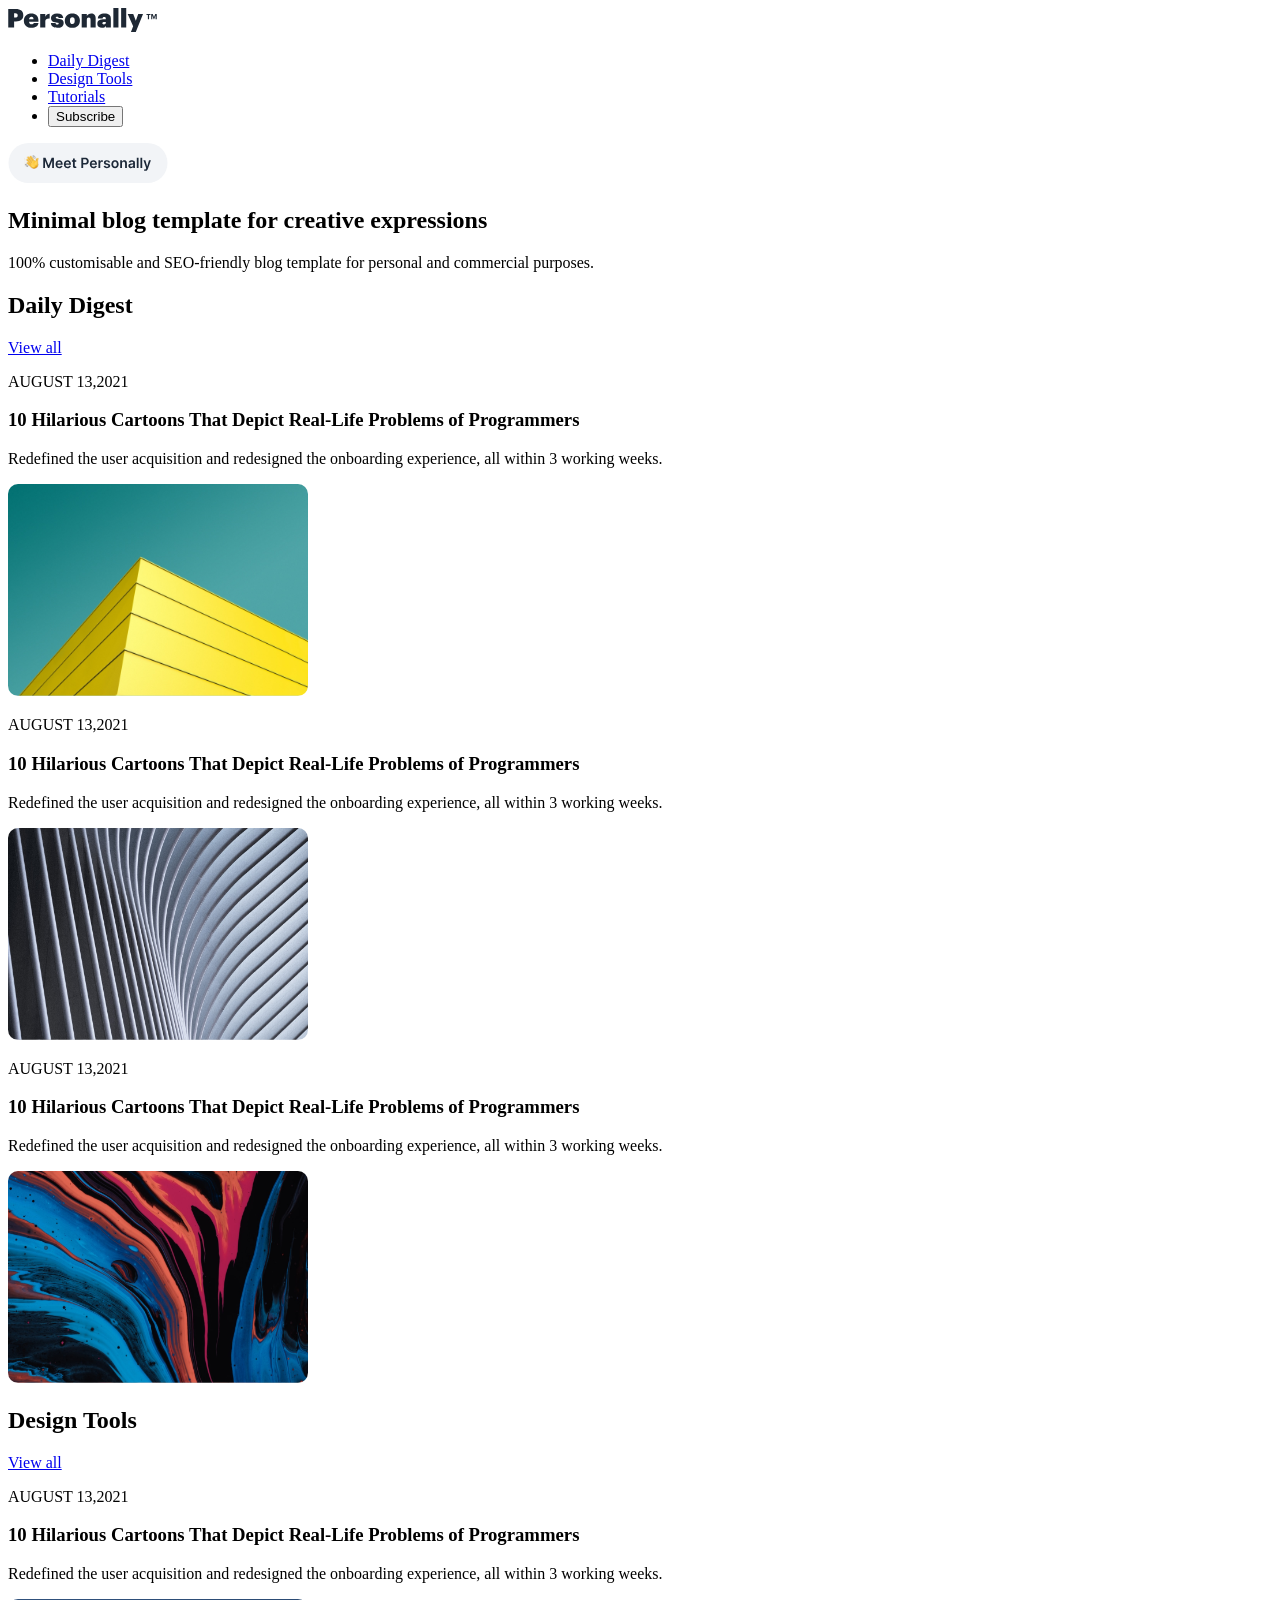
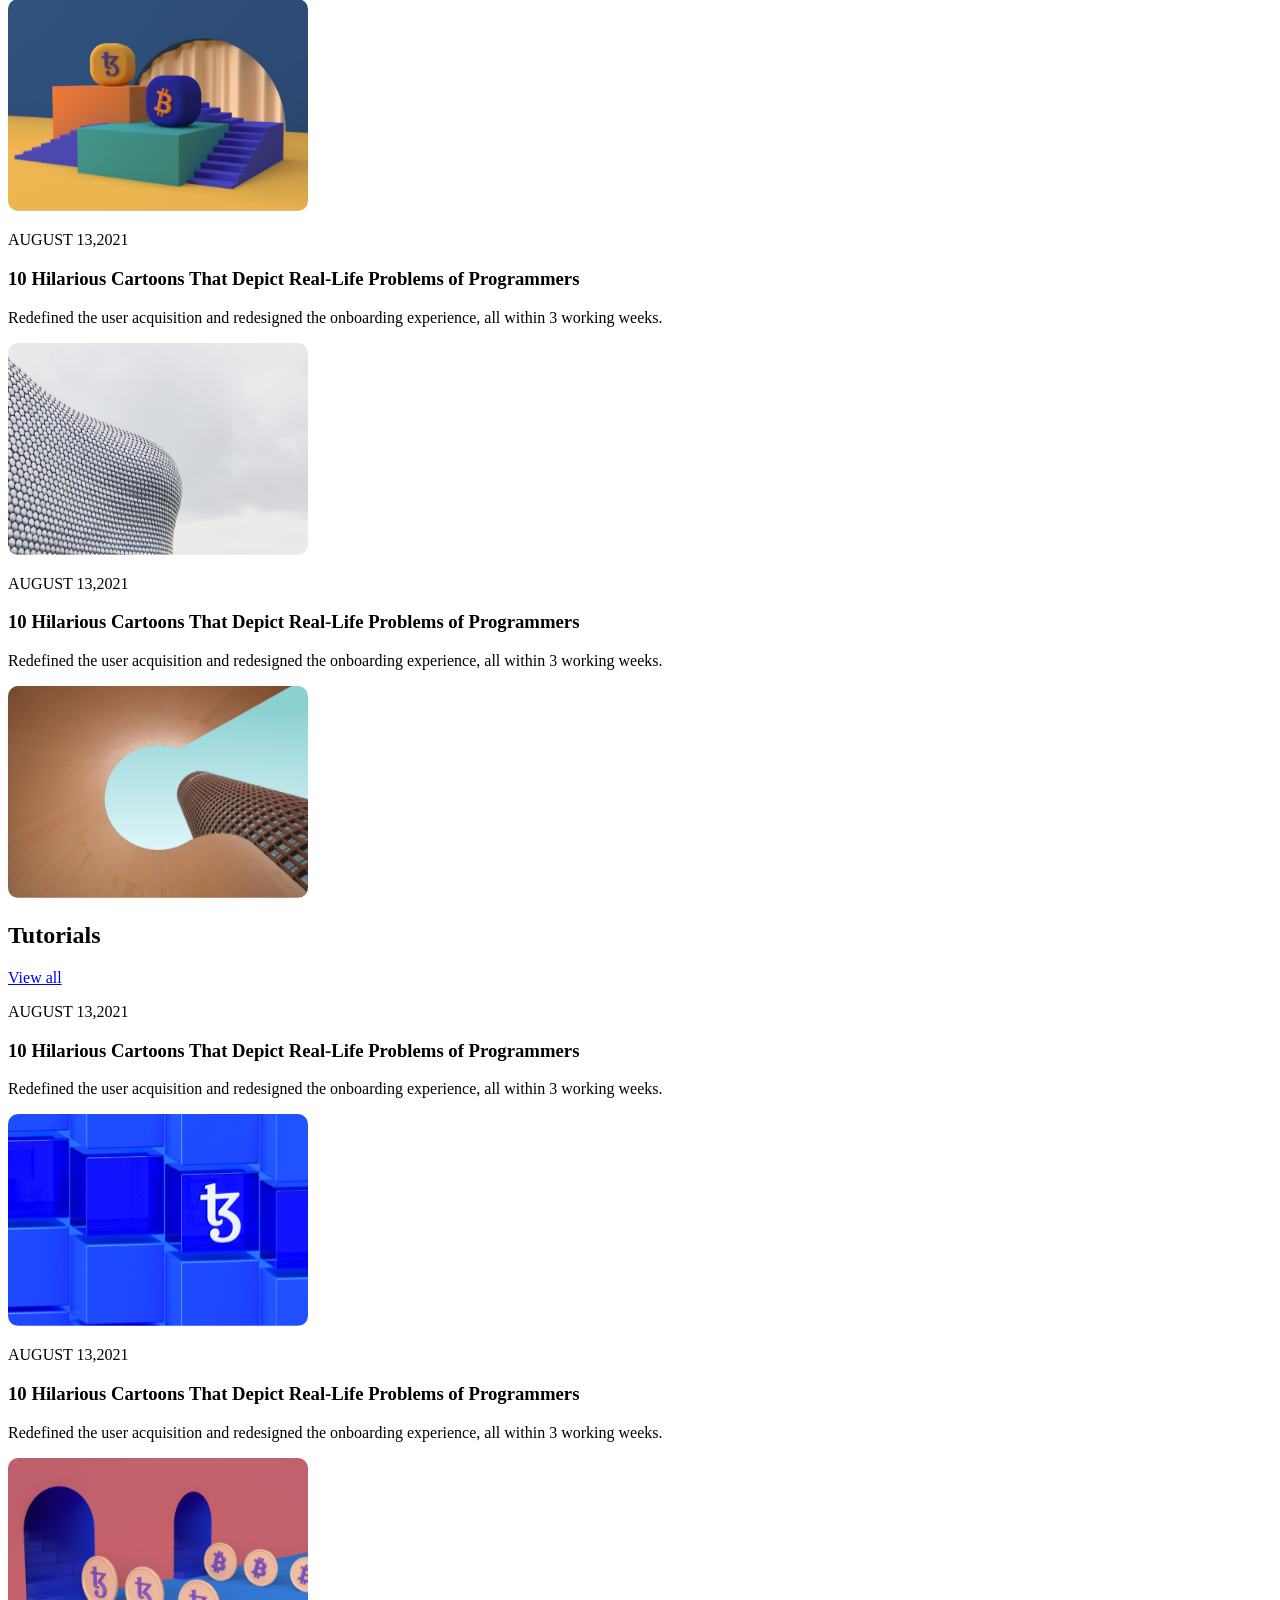
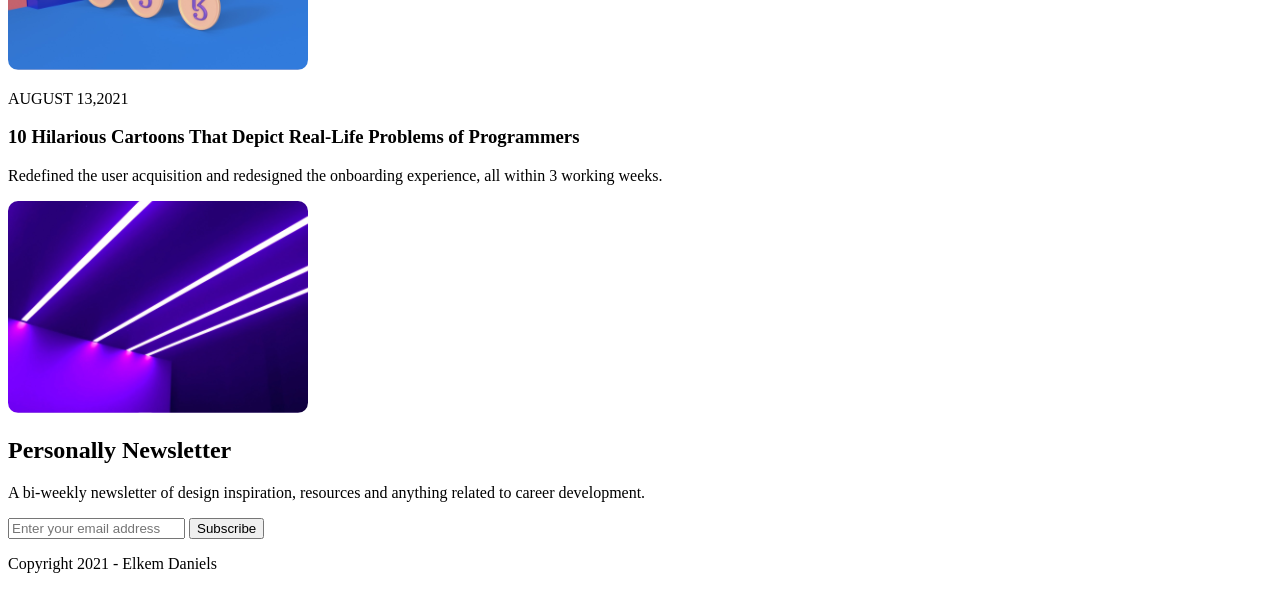
==== minimal-blog/pages/index.html @ 8ecee5e1 "Create html structure for the home page - Create header section with logo and navigation menu - Crea" ====
<!doctype html>
<html lang="en">
	<head>
		<meta charset="UTF-8" />
		<meta name="viewport" content="width=device-width, initial-scale=1.0" />
		<title>Minimal Blog</title>
	</head>
	<body>
		<header>
			<nav>
				<div>
					<img src="../assets/personally-logo.svg" alt="Minimal Blog Logo" />
					<ul class="nav-links">
						<li class="nav-link"><a href="daily-digest.html">Daily Digest</a></li>
						<li class="nav-link"><a href="design-tools.html">Design Tools</a></li>
						<li class="nav-link"><a href="tutorials.html">Tutorials</a></li>
						<li class="nav-link"><button class="subscribe">Subscribe</button></li>
					</ul>
				</div>
			</nav>
			<section class="hero">
				<img src="../assets/greeting.svg" alt="Greeting Image" />
				<h1 class="hero-title">Minimal blog template for creative expressions</h1>
				<p class="hero-description">
					100% customisable and SEO-friendly blog template for personal and
					commercial purposes.
				</p>
			</section>
		</header>
		<main>
			<div class="blog-categories">
				<section class="blog-category daily-digest">
					<div class="category-head">
						<h2>Daily Digest</h2>
						<a href="daily-digest.html">View all</a>
					</div>
					<div class="blog-list">
						<article class="blog-card">
							<div class="blog-card-content">
								<p class="publish-date">AUGUST 13,2021</p>
								<h3 class="blog-card-title">
									10 Hilarious Cartoons That Depict Real-Life Problems of Programmers
								</h3>
								<p class="blog-card-description">
									Redefined the user acquisition and redesigned the onboarding
									experience, all within 3 working weeks.
								</p>
							</div>
							<div class="blog-card-image">
								<img src="../assets/daily-digest/home-1.svg" alt="Placeholder Image" />
							</div>
						</article>
						<article class="blog-card">
							<div class="blog-card-content">
								<p class="publish-date">AUGUST 13,2021</p>
								<h3 class="blog-card-title">
									10 Hilarious Cartoons That Depict Real-Life Problems of Programmers
								</h3>
								<p class="blog-card-description">
									Redefined the user acquisition and redesigned the onboarding
									experience, all within 3 working weeks.
								</p>
							</div>
							<div class="blog-card-image">
								<img src="../assets/daily-digest/home-2.svg" alt="Placeholder Image" />
							</div>
						</article>
                        <article class="blog-card">
                            <div class="blog-card-content">
                                <p class="publish-date">AUGUST 13,2021</p>
                                <h3 class="blog-card-title">
                                    10 Hilarious Cartoons That Depict Real-Life Problems of Programmers
                                </h3>
                                <p class="blog-card-description">
                                    Redefined the user acquisition and redesigned the onboarding
                                    experience, all within 3 working weeks.
                                </p>
                            </div>
                            <div class="blog-card-image">
                                <img src="../assets/daily-digest/home-3.svg" alt="Placeholder Image" />
                            </div>
                        </article>
					</div>
				</section>
				<section class="blog-category design-tools">
					<div class="category-head">
						<h2>Design Tools</h2>
						<a href="design-tools.html">View all</a>
					</div>
                    <div class="blog-list">
                        <article class="blog-card">
                            <div class="blog-card-content">
                                <p class="publish-date">AUGUST 13,2021</p>
                                <h3 class="blog-card-title">
                                    10 Hilarious Cartoons That Depict Real-Life Problems of Programmers
                                </h3>
                                <p class="blog-card-description">
                                    Redefined the user acquisition and redesigned the onboarding
                                    experience, all within 3 working weeks.
                                </p>
                            </div>
                            <div class="blog-card-image">
                                <img src="../assets/design-tools/home-1.svg" alt="Placeholder Image" />
                            </div>
                        </article>
                        <article class="blog-card">
                            <div class="blog-card-content">
                                <p class="publish-date">AUGUST 13,2021</p>
                                <h3 class="blog-card-title">
                                    10 Hilarious Cartoons That Depict Real-Life Problems of Programmers
                                </h3>
                                <p class="blog-card-description">
                                    Redefined the user acquisition and redesigned the onboarding
                                    experience, all within 3 working weeks.
                                </p>
                            </div>
                            <div class="blog-card-image">
                                <img src="../assets/design-tools/home-2.svg" alt="Placeholder Image" />
                            </div>
                        </article>
                        <article class="blog-card">
                            <div class="blog-card-content">
                                <p class="publish-date">AUGUST 13,2021</p>
                                <h3 class="blog-card-title">
                                    10 Hilarious Cartoons That Depict Real-Life Problems of Programmers
                                </h3>
                                <p class="blog-card-description">
                                    Redefined the user acquisition and redesigned the onboarding
                                    experience, all within 3 working weeks.
                                </p>
                            </div>
                            <div class="blog-card-image">
                                <img src="../assets/design-tools/home-3.svg" alt="Placeholder Image" />
                            </div>
                        </article>
                    </div>
				</section>
				<section class="blog-category tutorials">
					<div class="category-head">
						<h2>Tutorials</h2>
						<a href="tutorials.html">View all</a>
					</div>
                    <div class="blog-list">
                        <article class="blog-card">
                            <div class="blog-card-content">
                                <p class="publish-date">AUGUST 13,2021</p>
                                <h3 class="blog-card-title">
                                    10 Hilarious Cartoons That Depict Real-Life Problems of Programmers
                                </h3>
                                <p class="blog-card-description">
                                    Redefined the user acquisition and redesigned the onboarding
                                    experience, all within 3 working weeks.
                                </p>
                            </div>
                            <div class="blog-card-image">
                                <img src="../assets/tutorials/home-1.svg" alt="Placeholder Image" />
                            </div>
                        </article>
                        <article class="blog-card">
                            <div class="blog-card-content">
                                <p class="publish-date">AUGUST 13,2021</p>
                                <h3 class="blog-card-title">
                                    10 Hilarious Cartoons That Depict Real-Life Problems of Programmers
                                </h3>
                                <p class="blog-card-description">
                                    Redefined the user acquisition and redesigned the onboarding
                                    experience, all within 3 working weeks.
                                </p>
                            </div>
                            <div class="blog-card-image">
                                <img src="../assets/tutorials/home-2.svg" alt="Placeholder Image" />
                            </div>
                        </article>
                        <article class="blog-card">
                            <div class="blog-card-content">
                                <p class="publish-date">AUGUST 13,2021</p>
                                <h3 class="blog-card-title">
                                    10 Hilarious Cartoons That Depict Real-Life Problems of Programmers
                                </h3>
                                <p class="blog-card-description">
                                    Redefined the user acquisition and redesigned the onboarding
                                    experience, all within 3 working weeks.
                                </p>
                            </div>
                            <div class="blog-card-image">
                                <img src="../assets/tutorials/home-3.svg" alt="Placeholder Image" />
                            </div>
                        </article>
                    </div>
				</section>
			</div>
		</main>
		<footer>
			<section class="newsletter-form">
				<h2 class="form-heading">Personally Newsletter</h2>
				<p>
					A bi-weekly newsletter of design inspiration, resources and anything
					related to career development.
				</p>
				<form>
					<input type="email" placeholder="Enter your email address" />
					<button type="disabled">Subscribe</button>
				</form>
			</section>
			<div class="footer-note">
                <p>Copyright 2021 - Elkem Daniels</p>
            </div>
		</footer>
	</body>
</html>
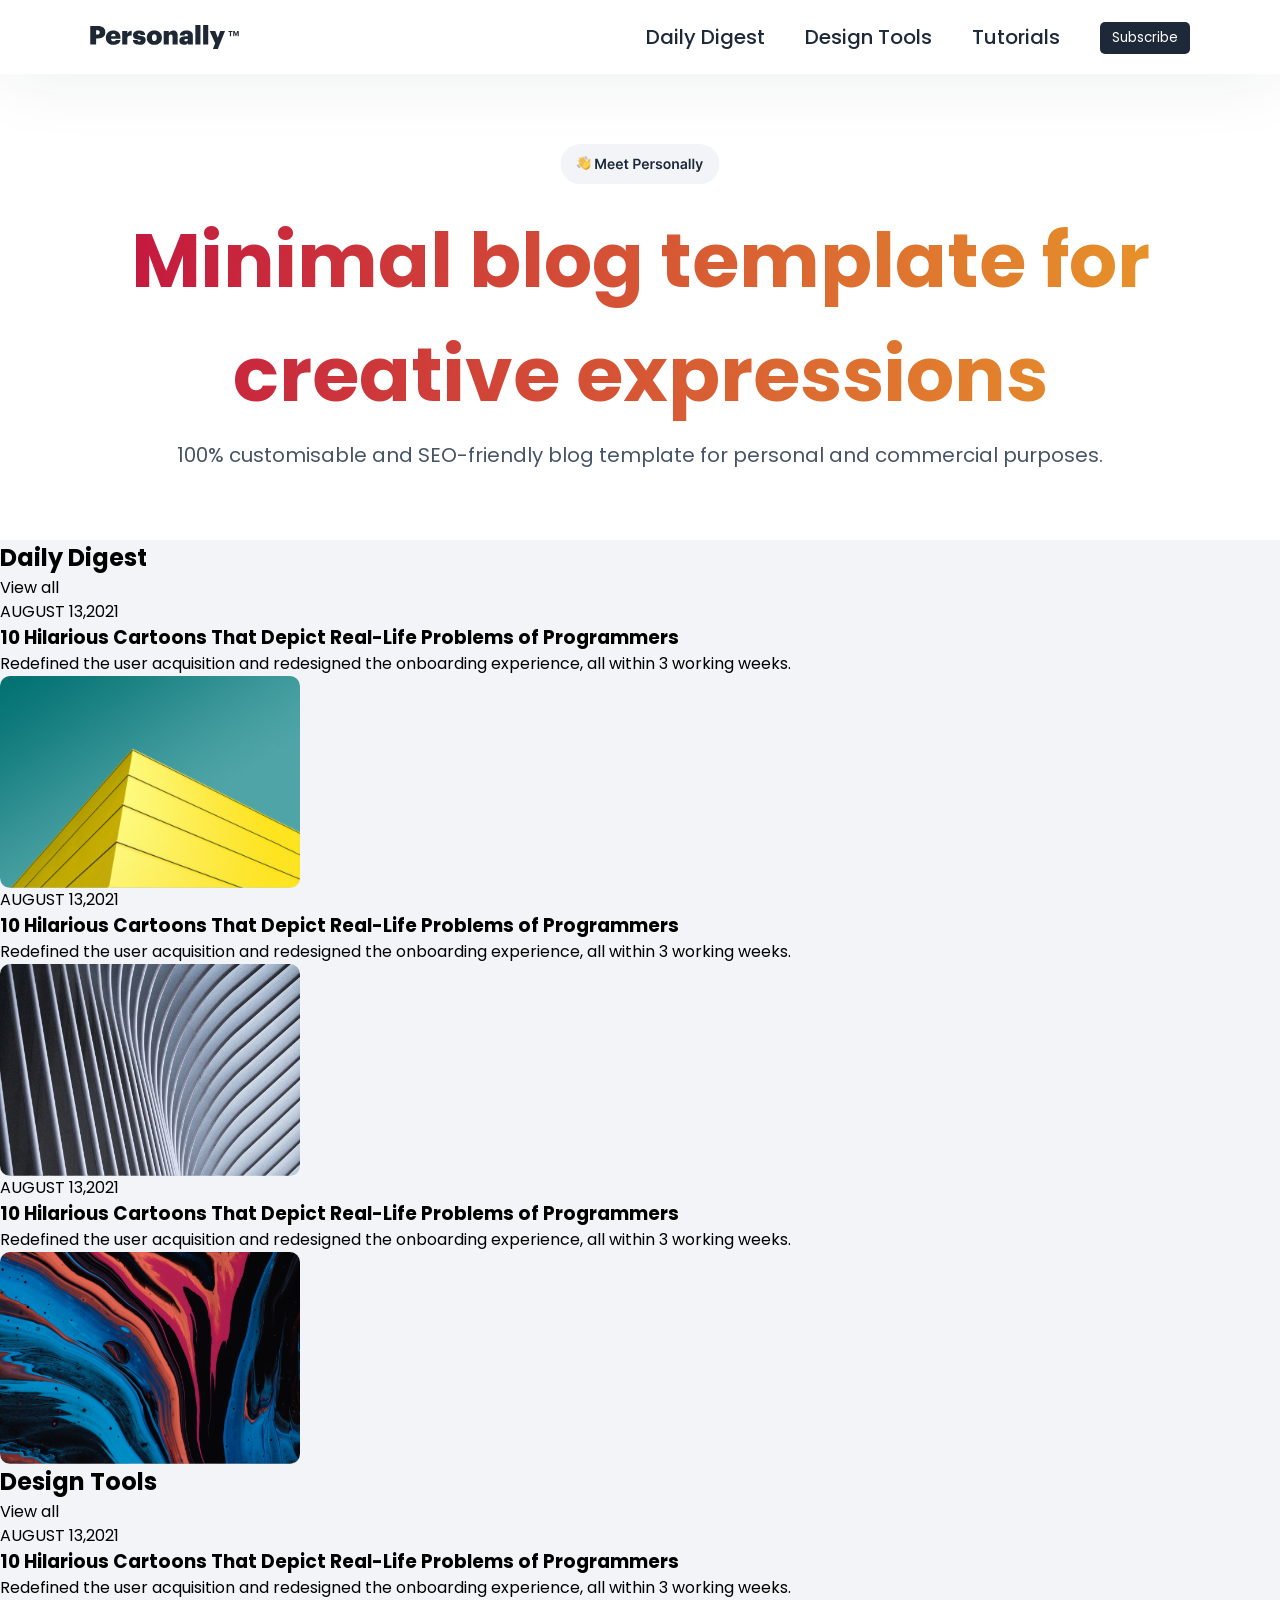
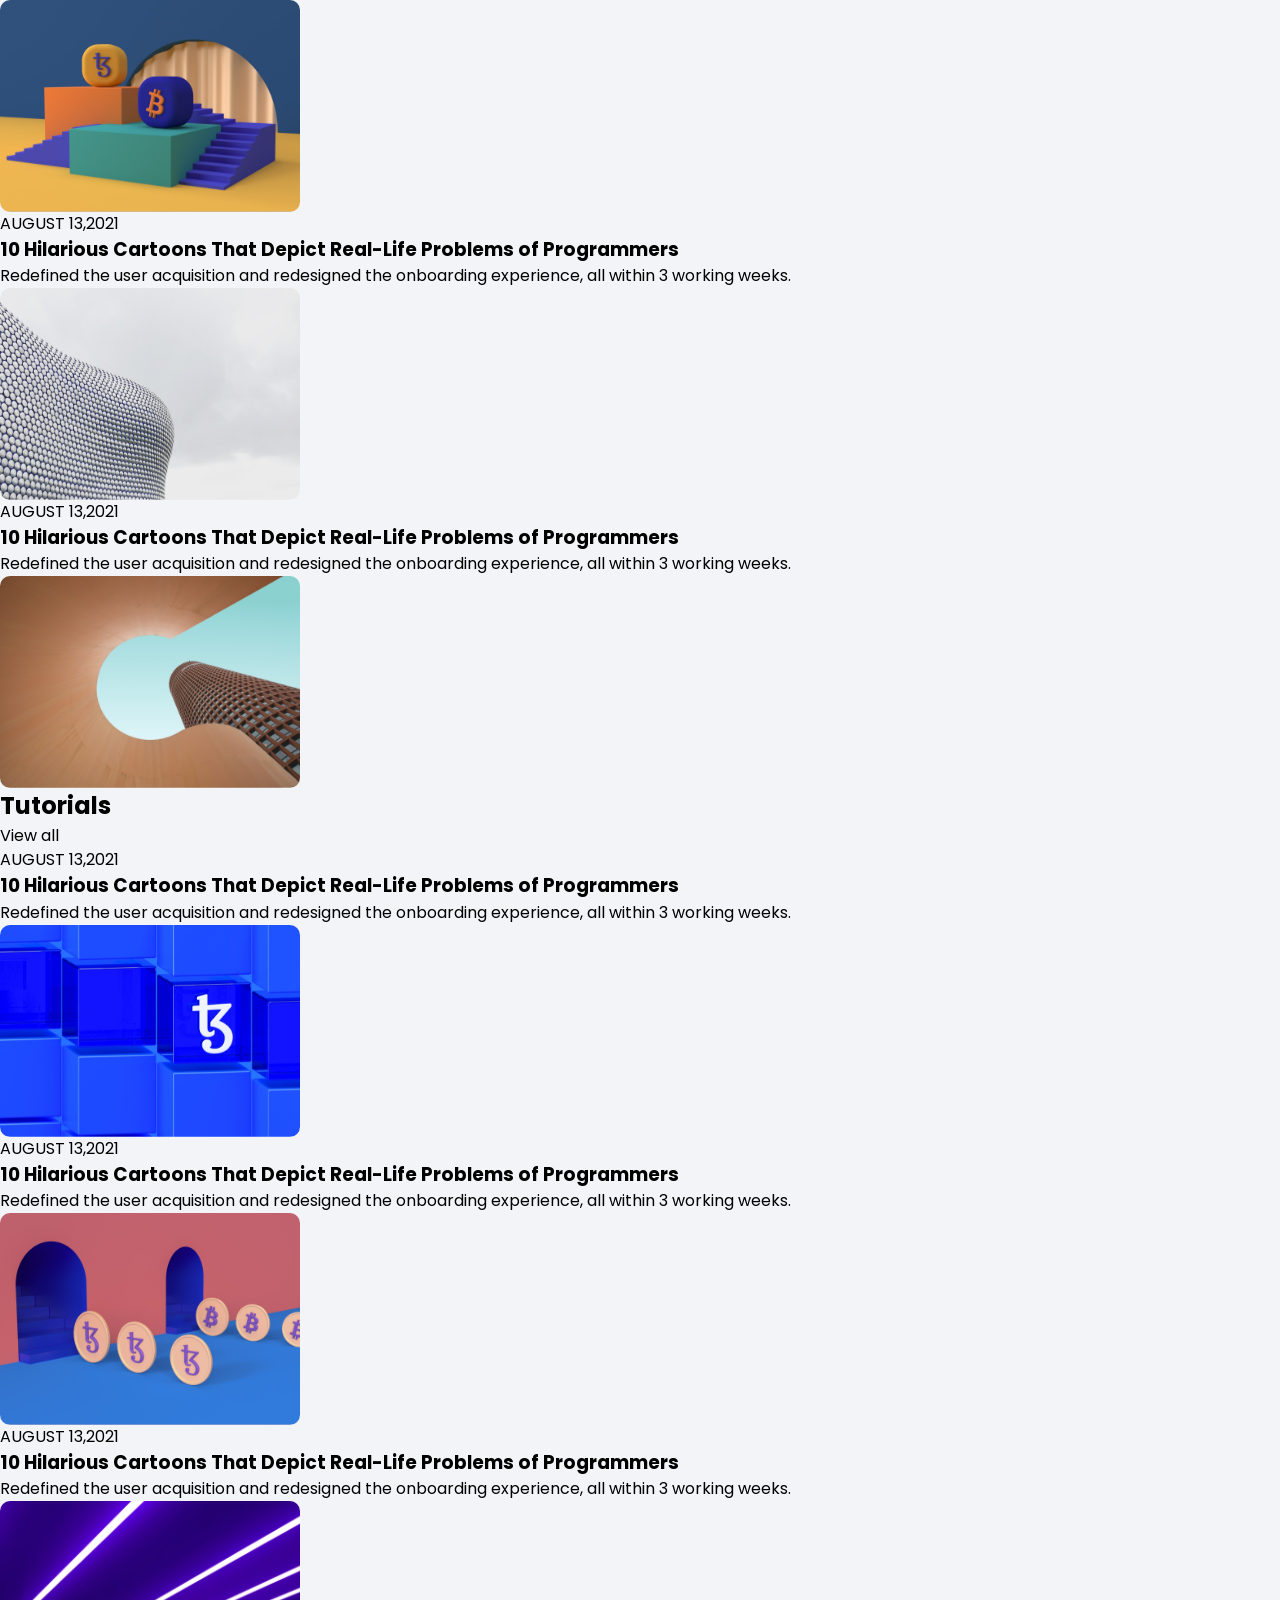
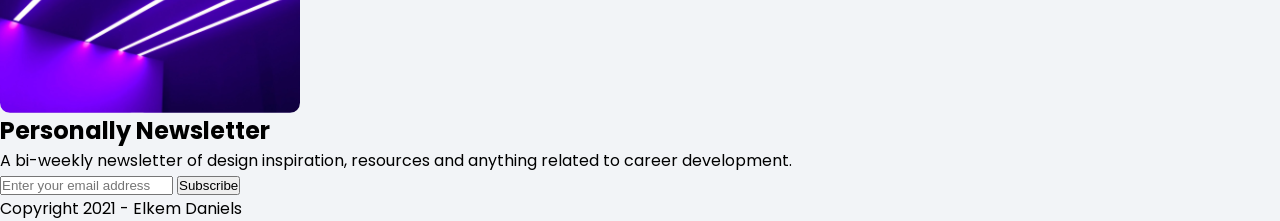
==== commit 4eaf5297: "Style home page header section Resolves #8" ====
--- a/minimal-blog/pages/index.html
+++ b/minimal-blog/pages/index.html
@@ -3,13 +3,26 @@
 	<head>
 		<meta charset="UTF-8" />
 		<meta name="viewport" content="width=device-width, initial-scale=1.0" />
+		<link rel="preconnect" href="https://fonts.googleapis.com" />
+		<link rel="preconnect" href="https://fonts.gstatic.com" crossorigin="" />
+		<link
+			href="https://fonts.googleapis.com/css2?family=Poppins:wght@100;200;300;400;500;600;700;800;900&amp;display=swap"
+			rel="stylesheet"
+		/>
+		<link rel="stylesheet" href="../styles/index.css" />
 		<title>Minimal Blog</title>
 	</head>
 	<body>
 		<header>
 			<nav>
 				<div>
-					<img src="../assets/personally-logo.svg" alt="Minimal Blog Logo" />
+					<a href="index.html">
+						<img src="../assets/personally-logo.svg" alt="Minimal Blog Logo" />
+					</a>
+                    <label for="menu-icon-check" class="menu-icon-label">
+                        <img src="../assets/menu.svg" alt="Menu Icon" class="menu-icon" />
+                    </label>
+                    <input type="checkbox" name="menu-icon-check" id="menu-icon-check" class="menu-icon-check" />
 					<ul class="nav-links">
 						<li class="nav-link"><a href="daily-digest.html">Daily Digest</a></li>
 						<li class="nav-link"><a href="design-tools.html">Design Tools</a></li>
@@ -65,21 +78,21 @@
 								<img src="../assets/daily-digest/home-2.svg" alt="Placeholder Image" />
 							</div>
 						</article>
-                        <article class="blog-card">
-                            <div class="blog-card-content">
-                                <p class="publish-date">AUGUST 13,2021</p>
-                                <h3 class="blog-card-title">
-                                    10 Hilarious Cartoons That Depict Real-Life Problems of Programmers
-                                </h3>
-                                <p class="blog-card-description">
-                                    Redefined the user acquisition and redesigned the onboarding
-                                    experience, all within 3 working weeks.
-                                </p>
-                            </div>
-                            <div class="blog-card-image">
-                                <img src="../assets/daily-digest/home-3.svg" alt="Placeholder Image" />
-                            </div>
-                        </article>
+						<article class="blog-card">
+							<div class="blog-card-content">
+								<p class="publish-date">AUGUST 13,2021</p>
+								<h3 class="blog-card-title">
+									10 Hilarious Cartoons That Depict Real-Life Problems of Programmers
+								</h3>
+								<p class="blog-card-description">
+									Redefined the user acquisition and redesigned the onboarding
+									experience, all within 3 working weeks.
+								</p>
+							</div>
+							<div class="blog-card-image">
+								<img src="../assets/daily-digest/home-3.svg" alt="Placeholder Image" />
+							</div>
+						</article>
 					</div>
 				</section>
 				<section class="blog-category design-tools">
@@ -87,106 +100,106 @@
 						<h2>Design Tools</h2>
 						<a href="design-tools.html">View all</a>
 					</div>
-                    <div class="blog-list">
-                        <article class="blog-card">
-                            <div class="blog-card-content">
-                                <p class="publish-date">AUGUST 13,2021</p>
-                                <h3 class="blog-card-title">
-                                    10 Hilarious Cartoons That Depict Real-Life Problems of Programmers
-                                </h3>
-                                <p class="blog-card-description">
-                                    Redefined the user acquisition and redesigned the onboarding
-                                    experience, all within 3 working weeks.
-                                </p>
-                            </div>
-                            <div class="blog-card-image">
-                                <img src="../assets/design-tools/home-1.svg" alt="Placeholder Image" />
-                            </div>
-                        </article>
-                        <article class="blog-card">
-                            <div class="blog-card-content">
-                                <p class="publish-date">AUGUST 13,2021</p>
-                                <h3 class="blog-card-title">
-                                    10 Hilarious Cartoons That Depict Real-Life Problems of Programmers
-                                </h3>
-                                <p class="blog-card-description">
-                                    Redefined the user acquisition and redesigned the onboarding
-                                    experience, all within 3 working weeks.
-                                </p>
-                            </div>
-                            <div class="blog-card-image">
-                                <img src="../assets/design-tools/home-2.svg" alt="Placeholder Image" />
-                            </div>
-                        </article>
-                        <article class="blog-card">
-                            <div class="blog-card-content">
-                                <p class="publish-date">AUGUST 13,2021</p>
-                                <h3 class="blog-card-title">
-                                    10 Hilarious Cartoons That Depict Real-Life Problems of Programmers
-                                </h3>
-                                <p class="blog-card-description">
-                                    Redefined the user acquisition and redesigned the onboarding
-                                    experience, all within 3 working weeks.
-                                </p>
-                            </div>
-                            <div class="blog-card-image">
-                                <img src="../assets/design-tools/home-3.svg" alt="Placeholder Image" />
-                            </div>
-                        </article>
-                    </div>
+					<div class="blog-list">
+						<article class="blog-card">
+							<div class="blog-card-content">
+								<p class="publish-date">AUGUST 13,2021</p>
+								<h3 class="blog-card-title">
+									10 Hilarious Cartoons That Depict Real-Life Problems of Programmers
+								</h3>
+								<p class="blog-card-description">
+									Redefined the user acquisition and redesigned the onboarding
+									experience, all within 3 working weeks.
+								</p>
+							</div>
+							<div class="blog-card-image">
+								<img src="../assets/design-tools/home-1.svg" alt="Placeholder Image" />
+							</div>
+						</article>
+						<article class="blog-card">
+							<div class="blog-card-content">
+								<p class="publish-date">AUGUST 13,2021</p>
+								<h3 class="blog-card-title">
+									10 Hilarious Cartoons That Depict Real-Life Problems of Programmers
+								</h3>
+								<p class="blog-card-description">
+									Redefined the user acquisition and redesigned the onboarding
+									experience, all within 3 working weeks.
+								</p>
+							</div>
+							<div class="blog-card-image">
+								<img src="../assets/design-tools/home-2.svg" alt="Placeholder Image" />
+							</div>
+						</article>
+						<article class="blog-card">
+							<div class="blog-card-content">
+								<p class="publish-date">AUGUST 13,2021</p>
+								<h3 class="blog-card-title">
+									10 Hilarious Cartoons That Depict Real-Life Problems of Programmers
+								</h3>
+								<p class="blog-card-description">
+									Redefined the user acquisition and redesigned the onboarding
+									experience, all within 3 working weeks.
+								</p>
+							</div>
+							<div class="blog-card-image">
+								<img src="../assets/design-tools/home-3.svg" alt="Placeholder Image" />
+							</div>
+						</article>
+					</div>
 				</section>
 				<section class="blog-category tutorials">
 					<div class="category-head">
 						<h2>Tutorials</h2>
 						<a href="tutorials.html">View all</a>
 					</div>
-                    <div class="blog-list">
-                        <article class="blog-card">
-                            <div class="blog-card-content">
-                                <p class="publish-date">AUGUST 13,2021</p>
-                                <h3 class="blog-card-title">
-                                    10 Hilarious Cartoons That Depict Real-Life Problems of Programmers
-                                </h3>
-                                <p class="blog-card-description">
-                                    Redefined the user acquisition and redesigned the onboarding
-                                    experience, all within 3 working weeks.
-                                </p>
-                            </div>
-                            <div class="blog-card-image">
-                                <img src="../assets/tutorials/home-1.svg" alt="Placeholder Image" />
-                            </div>
-                        </article>
-                        <article class="blog-card">
-                            <div class="blog-card-content">
-                                <p class="publish-date">AUGUST 13,2021</p>
-                                <h3 class="blog-card-title">
-                                    10 Hilarious Cartoons That Depict Real-Life Problems of Programmers
-                                </h3>
-                                <p class="blog-card-description">
-                                    Redefined the user acquisition and redesigned the onboarding
-                                    experience, all within 3 working weeks.
-                                </p>
-                            </div>
-                            <div class="blog-card-image">
-                                <img src="../assets/tutorials/home-2.svg" alt="Placeholder Image" />
-                            </div>
-                        </article>
-                        <article class="blog-card">
-                            <div class="blog-card-content">
-                                <p class="publish-date">AUGUST 13,2021</p>
-                                <h3 class="blog-card-title">
-                                    10 Hilarious Cartoons That Depict Real-Life Problems of Programmers
-                                </h3>
-                                <p class="blog-card-description">
-                                    Redefined the user acquisition and redesigned the onboarding
-                                    experience, all within 3 working weeks.
-                                </p>
-                            </div>
-                            <div class="blog-card-image">
-                                <img src="../assets/tutorials/home-3.svg" alt="Placeholder Image" />
-                            </div>
-                        </article>
-                    </div>
+					<div class="blog-list">
+						<article class="blog-card">
+							<div class="blog-card-content">
+								<p class="publish-date">AUGUST 13,2021</p>
+								<h3 class="blog-card-title">
+									10 Hilarious Cartoons That Depict Real-Life Problems of Programmers
+								</h3>
+								<p class="blog-card-description">
+									Redefined the user acquisition and redesigned the onboarding
+									experience, all within 3 working weeks.
+								</p>
+							</div>
+							<div class="blog-card-image">
+								<img src="../assets/tutorials/home-1.svg" alt="Placeholder Image" />
+							</div>
+						</article>
+						<article class="blog-card">
+							<div class="blog-card-content">
+								<p class="publish-date">AUGUST 13,2021</p>
+								<h3 class="blog-card-title">
+									10 Hilarious Cartoons That Depict Real-Life Problems of Programmers
+								</h3>
+								<p class="blog-card-description">
+									Redefined the user acquisition and redesigned the onboarding
+									experience, all within 3 working weeks.
+								</p>
+							</div>
+							<div class="blog-card-image">
+								<img src="../assets/tutorials/home-2.svg" alt="Placeholder Image" />
+							</div>
+						</article>
+						<article class="blog-card">
+							<div class="blog-card-content">
+								<p class="publish-date">AUGUST 13,2021</p>
+								<h3 class="blog-card-title">
+									10 Hilarious Cartoons That Depict Real-Life Problems of Programmers
+								</h3>
+								<p class="blog-card-description">
+									Redefined the user acquisition and redesigned the onboarding
+									experience, all within 3 working weeks.
+								</p>
+							</div>
+							<div class="blog-card-image">
+								<img src="../assets/tutorials/home-3.svg" alt="Placeholder Image" />
+							</div>
+						</article>
+					</div>
 				</section>
 			</div>
 		</main>
@@ -203,8 +216,8 @@
 				</form>
 			</section>
 			<div class="footer-note">
-                <p>Copyright 2021 - Elkem Daniels</p>
-            </div>
+				<p>Copyright 2021 - Elkem Daniels</p>
+			</div>
 		</footer>
 	</body>
 </html>
--- a/minimal-blog/styles/index.css
+++ b/minimal-blog/styles/index.css
@@ -0,0 +1,158 @@
+:root{
+    --primary-color: #1D2939;
+    --main-bg: #F2F4F7;
+    --surface-bg: #FFFFFF;
+    --secondary-text: #475467;
+    --gradient-background: linear-gradient(97.1deg, #C41740 4.8%, #EA9C28 100%);
+    --nav-shadow: 0px 4px 70px rgba(30, 40, 52, 0.08);
+
+    /* Font */
+    --nav-link-font: 500 1.25rem/1.5 'Poppins', sans-serif;
+    --buton-text: 400 calc(13.333rem / 16)/1.5 'Poppins', sans-serif;
+    --h1: 700 4.75rem/1.5 'Poppins', sans-serif;
+    --hero-desc: 400 1.25rem/1.5 'Poppins', sans-serif;
+
+    --button-padding: 0.375rem 0.75rem;
+    --button-radius: 0.3125rem;
+}
+
+*,
+*::before,
+*::after {
+	box-sizing: border-box;
+}
+
+* {
+	margin: 0;
+    padding: 0;
+}
+
+body {
+    font-family: 'Poppins', sans-serif;
+	line-height: 1.5;
+	-webkit-font-smoothing: antialiased;
+    background-color: var(--main-bg);
+}
+
+img {
+	display: block;
+	max-width: 100%;
+}
+
+a {
+    text-decoration: none;
+    color: inherit;
+}
+
+header{
+    display: flex;
+    flex-direction: column;
+    background-color: var(--surface-bg);
+}
+
+nav{
+    padding: 1.25rem 0;
+    box-shadow: var(--nav-shadow);
+}
+
+nav div{
+    width: 86%;
+    display: flex;
+    justify-content: space-between;
+    align-items: center;
+    margin: 0 auto;
+}
+
+.menu-icon-label, .menu-icon-check{
+    display: none;
+    cursor: pointer;
+}
+
+.nav-links{
+    display: flex;
+    justify-content: space-evenly;
+    align-items: center;
+    gap: 2.5rem;
+    list-style: none;
+}
+
+.nav-link {
+    color: var(--primary-color);
+    font: var(--nav-link-font);
+}
+
+.nav-link .subscribe{
+    font: var(--buton-text);
+    border: none;
+    color: var(--surface-bg);
+    background-color: var(--primary-color);
+    padding: var(--button-padding);
+    border-radius: var(--button-radius);
+}
+
+.hero{
+    position: relative;
+    width: 90%;
+    display: flex;
+    flex-direction: column;
+    align-items: center;
+    justify-content: center;
+    margin: 4.375rem auto;
+    gap: 0.5rem;
+    text-align: center;
+}
+
+.hero img{
+    margin-bottom: 0.75rem;
+}
+
+.hero-title{
+    font: var(--h1);
+    background: var(--gradient-background);
+    background-clip: text;
+    -webkit-background-clip: text;
+    color: transparent;
+    -webkit-text-fill-color: transparent;
+}
+
+.hero-description{
+    color: var(--secondary-text);
+    font: var(--hero-desc);
+}
+
+@media (max-width: 900px) {
+    .menu-icon-label{
+        display: block;
+    }
+
+    .nav-links{
+        display: none;
+    }
+
+    .menu-icon-check:checked ~ .nav-links{
+        position: absolute;
+        top: 50px;
+        left: 0;
+        width: 100%;
+        display: flex;
+        flex-direction: column;
+        gap: 1rem;
+        background-color: var(--surface-bg);
+        padding: 1.25rem 0;
+        z-index: 10;
+    }
+
+    .nav-link{
+        font-size: 0.75rem;
+    }
+}
+
+@media (max-width: 500px) {
+    .hero-title{
+        font-size: 1.5rem;
+    }
+
+    .hero-description{
+        font-size: 0.75rem;
+    }
+}
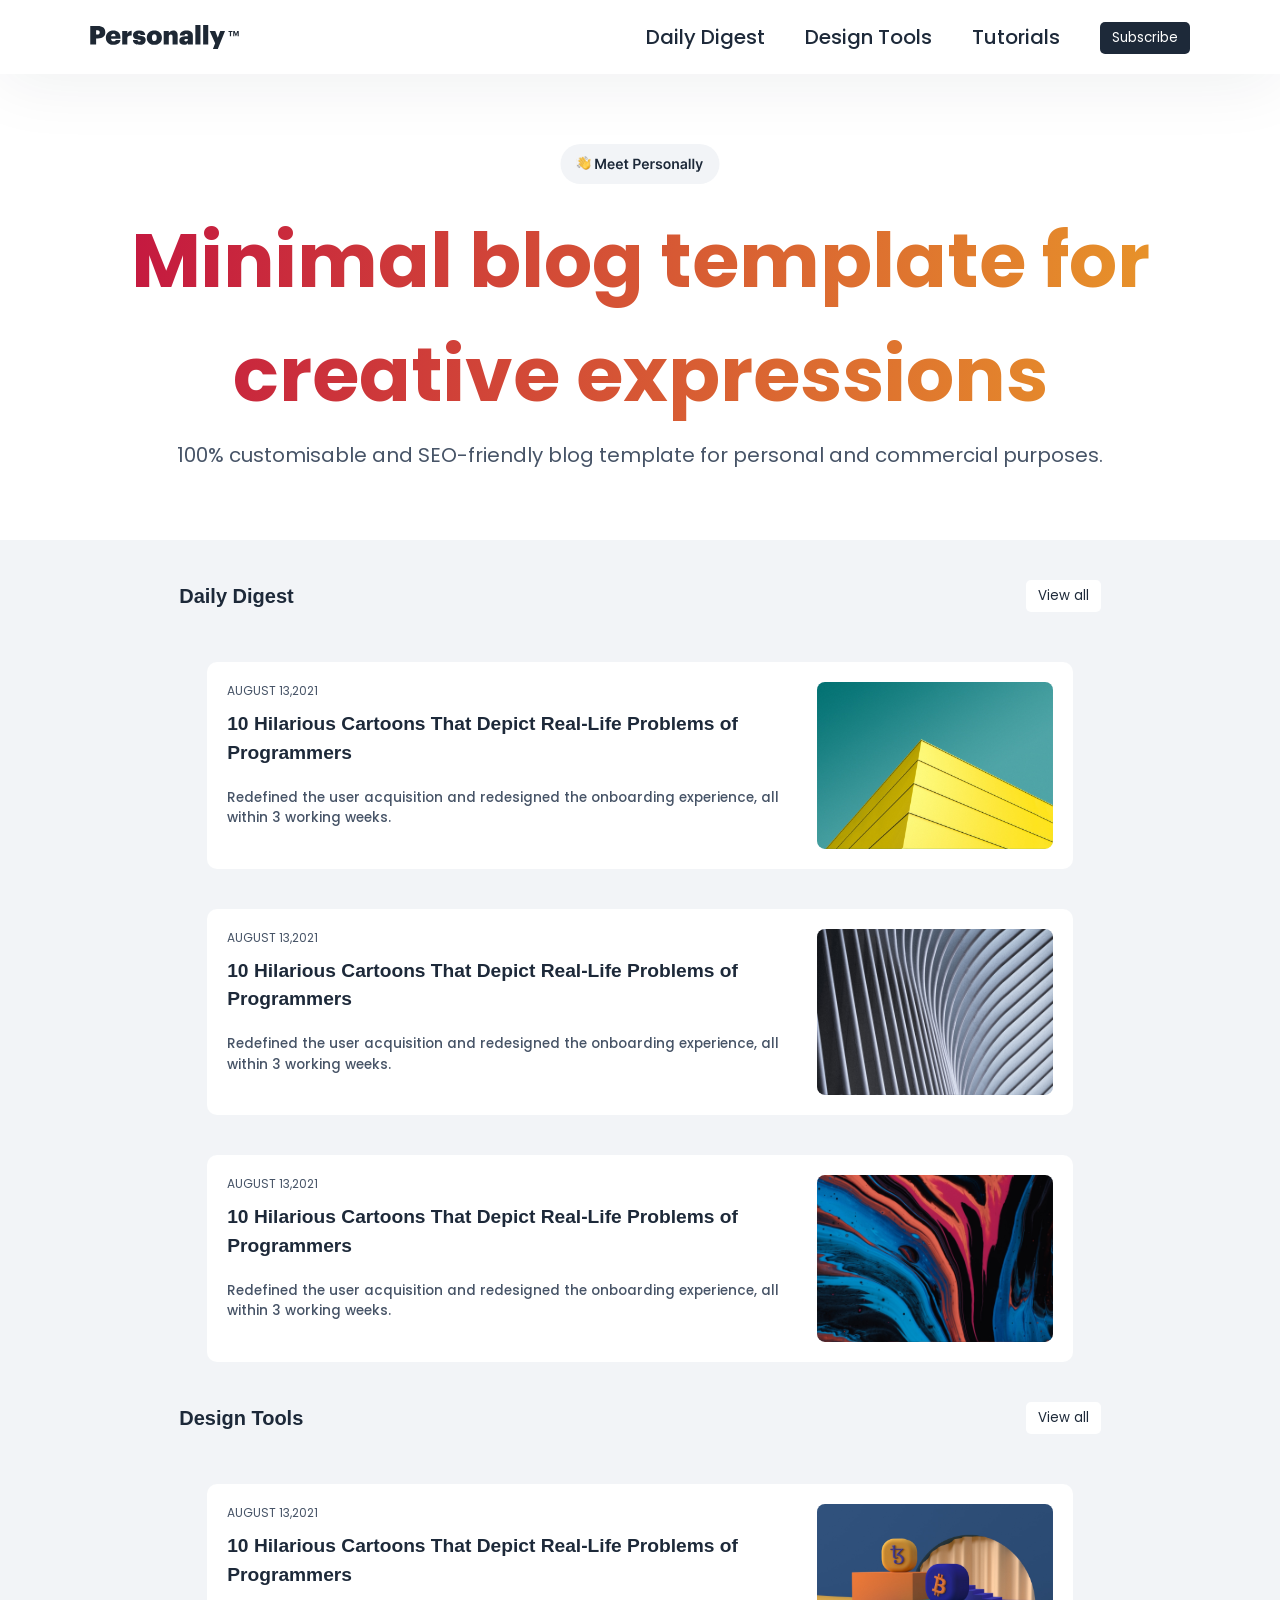
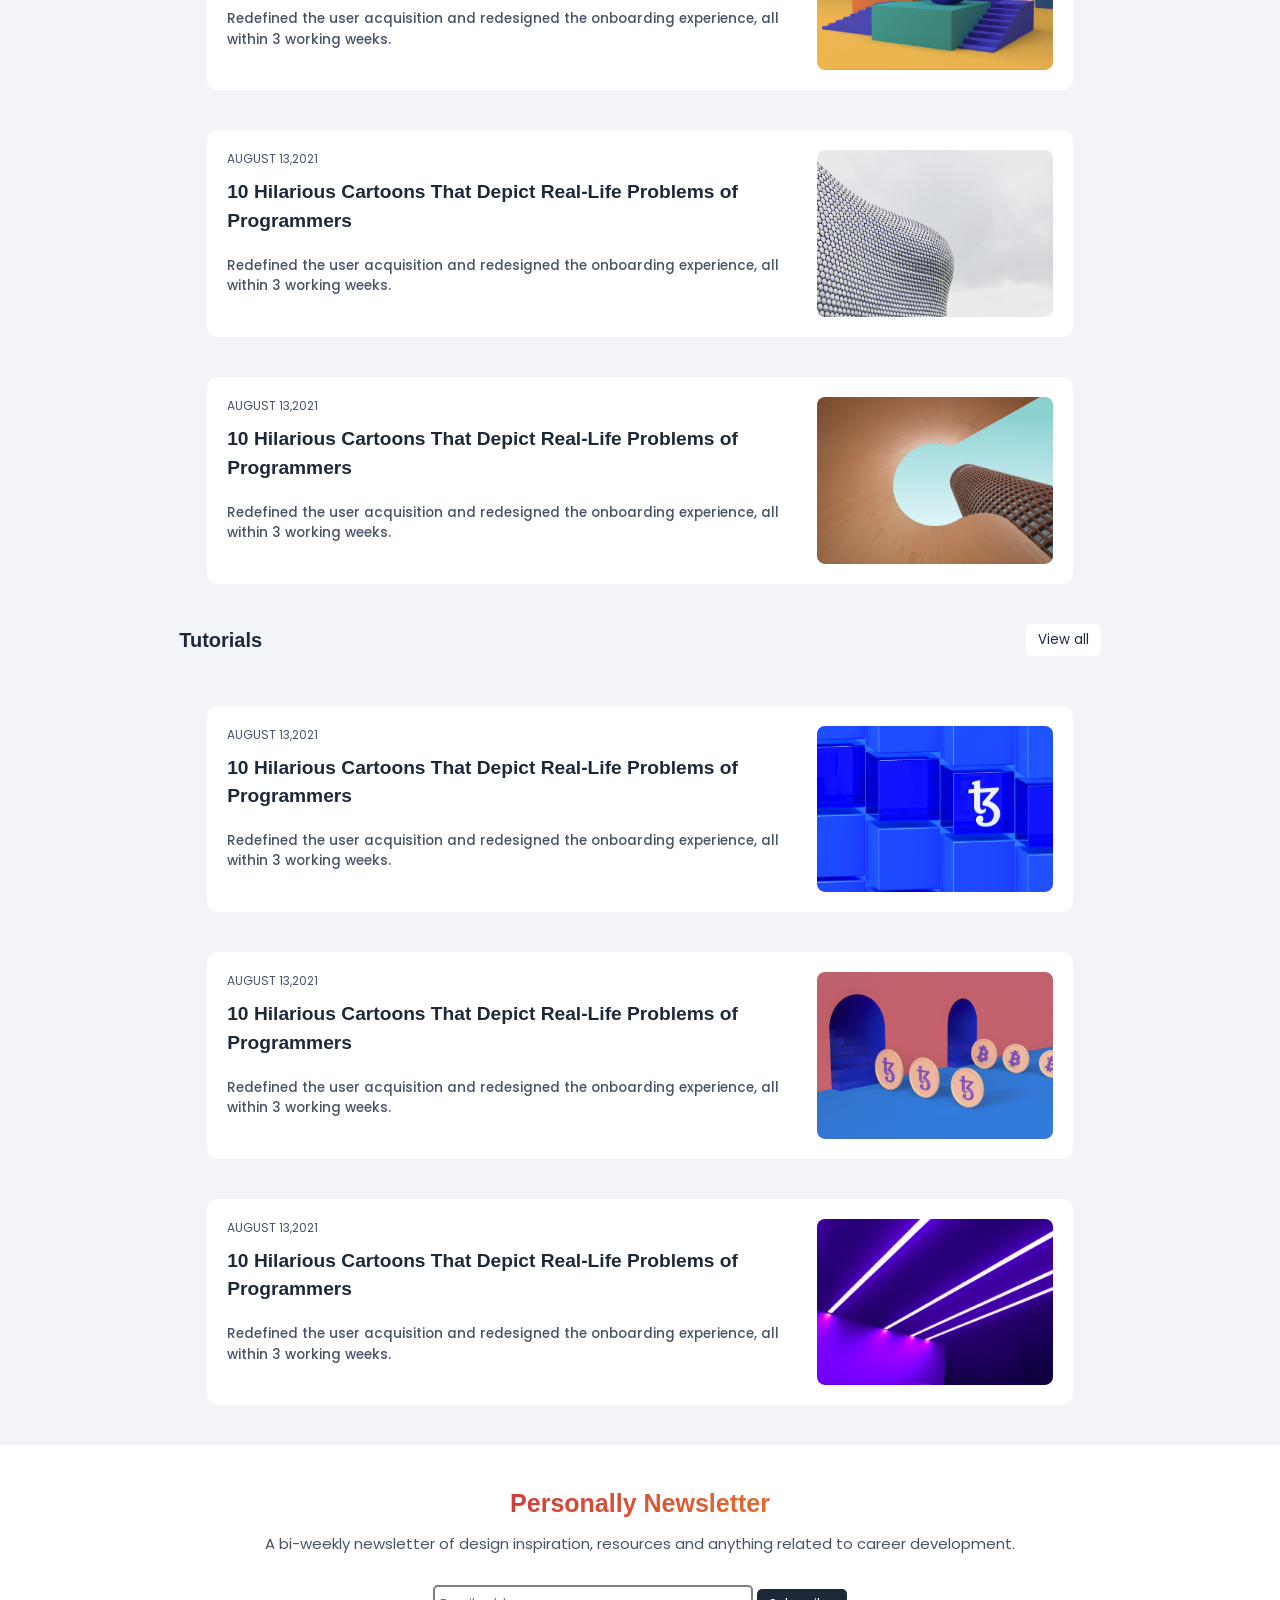
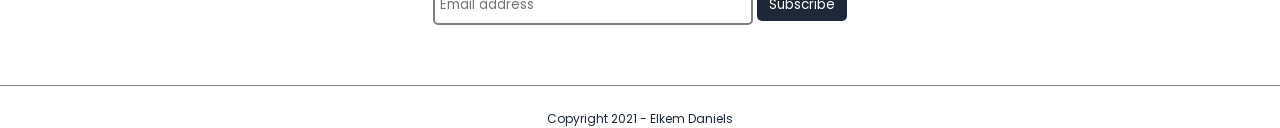
==== commit 41efe5c5: "Style home page footer" ====
--- a/minimal-blog/pages/index.html
+++ b/minimal-blog/pages/index.html
@@ -206,12 +206,12 @@
 		<footer>
 			<section class="newsletter-form">
 				<h2 class="form-heading">Personally Newsletter</h2>
-				<p>
+				<p class="form-desc">
 					A bi-weekly newsletter of design inspiration, resources and anything
 					related to career development.
 				</p>
 				<form>
-					<input type="email" placeholder="Enter your email address" />
+					<input type="email" placeholder="Email address" />
 					<button type="disabled">Subscribe</button>
 				</form>
 			</section>
--- a/minimal-blog/styles/index.css
+++ b/minimal-blog/styles/index.css
@@ -1,19 +1,27 @@
-:root{
-    --primary-color: #1D2939;
-    --main-bg: #F2F4F7;
-    --surface-bg: #FFFFFF;
-    --secondary-text: #475467;
-    --gradient-background: linear-gradient(97.1deg, #C41740 4.8%, #EA9C28 100%);
-    --nav-shadow: 0px 4px 70px rgba(30, 40, 52, 0.08);
-
-    /* Font */
-    --nav-link-font: 500 1.25rem/1.5 'Poppins', sans-serif;
-    --buton-text: 400 calc(13.333rem / 16)/1.5 'Poppins', sans-serif;
-    --h1: 700 4.75rem/1.5 'Poppins', sans-serif;
-    --hero-desc: 400 1.25rem/1.5 'Poppins', sans-serif;
-
-    --button-padding: 0.375rem 0.75rem;
-    --button-radius: 0.3125rem;
+:root {
+	--primary-color: #1d2939;
+	--main-bg: #f2f4f7;
+	--surface-bg: #ffffff;
+	--secondary-text: #475467;
+	--gradient-background: linear-gradient(97.1deg, #c41740 4.8%, #ea9c28 100%);
+	--nav-shadow: 0px 4px 70px rgba(30, 40, 52, 0.08);
+
+	/* Font */
+	--nav-link-font: 500 1.25rem/1.5 "Poppins", sans-serif;
+	--buton-text: 400 calc(13.333rem / 16)/1.5 "Poppins", sans-serif;
+	--h1: 700 4.75rem/1.5 "Poppins", sans-serif;
+	--hero-desc: 400 1.25rem/1.5 "Poppins", sans-serif;
+	--category-title: 600 1.25rem/1.5 "Poppins", sans-serif;
+    --blog-date: 400 0.75rem/1.5 "Poppins", sans-serif;
+    --blog-title: 600 calc(1rem + 0.25vw)/1.5 "Poppins", sans-serif;
+    --blog-desc: 500 calc(0.65rem + 0.25vw)/1.5 "Poppins", sans-serif;
+    --form-heading: 600 calc(25rem / 16)/1.5 "Poppins", sans-serif;
+    --form-desc: 400 calc(15rem / 16)/1.5 "Poppins", sans-serif;
+    --footer-note: 400 0.75rem/1.5 "Poppins", sans-serif;
+
+	--button-padding: 0.375rem 0.75rem;
+	--button-radius: 0.3125rem;
+	--blog-radius: 0.625rem;
 }
 
 *,
@@ -24,14 +32,14 @@
 
 * {
 	margin: 0;
-    padding: 0;
+	padding: 0;
 }
 
 body {
-    font-family: 'Poppins', sans-serif;
+	font-family: "Poppins", sans-serif;
 	line-height: 1.5;
 	-webkit-font-smoothing: antialiased;
-    background-color: var(--main-bg);
+	background-color: var(--main-bg);
 }
 
 img {
@@ -40,48 +48,195 @@
 }
 
 a {
-    text-decoration: none;
-    color: inherit;
-}
-
-header{
+	text-decoration: none;
+	color: inherit;
+}
+
+header {
+	display: flex;
+	flex-direction: column;
+	background-color: var(--surface-bg);
+}
+
+nav {
+	padding: 1.25rem 0;
+	box-shadow: var(--nav-shadow);
+}
+
+nav div {
+	width: 86%;
+	display: flex;
+	justify-content: space-between;
+	align-items: center;
+	margin: 0 auto;
+}
+
+.menu-icon-label,
+.menu-icon-check {
+	display: none;
+	cursor: pointer;
+}
+
+.nav-links {
+	display: flex;
+	justify-content: space-evenly;
+	align-items: center;
+	gap: 2.5rem;
+	list-style: none;
+}
+
+.nav-link {
+	color: var(--primary-color);
+	font: var(--nav-link-font);
+}
+
+.nav-link .subscribe {
+	font: var(--buton-text);
+	border: none;
+	color: var(--surface-bg);
+	background-color: var(--primary-color);
+	padding: var(--button-padding);
+	border-radius: var(--button-radius);
+}
+
+.hero {
+	position: relative;
+	width: 90%;
+	display: flex;
+	flex-direction: column;
+	align-items: center;
+	justify-content: center;
+	margin: 4.375rem auto;
+	gap: 0.5rem;
+	text-align: center;
+}
+
+.hero img {
+	margin-bottom: 0.75rem;
+}
+
+.hero-title {
+	font: var(--h1);
+	background: var(--gradient-background);
+	background-clip: text;
+	-webkit-background-clip: text;
+	color: transparent;
+	-webkit-text-fill-color: transparent;
+}
+
+.hero-description {
+	color: var(--secondary-text);
+	font: var(--hero-desc);
+}
+
+main {
+	width: 100%;
+}
+
+.blog-categories {
+	width: 72%;
+	margin: 2.5rem auto;
+	display: flex;
+	flex-direction: column;
+	gap: 2.5rem;
+}
+
+.category-head {
+	display: flex;
+	justify-content: space-between;
+	align-items: center;
+	margin-bottom: 3.125rem;
+}
+
+.category-head h2 {
+	font: var(--category-title);
+	color: var(--primary-color);
+}
+
+.category-head a {
+	font: var(--buton-text);
+	color: var(--primary-color);
+	background-color: var(--surface-bg);
+	padding: var(--button-padding);
+	border-radius: var(--button-radius);
+}
+
+.blog-list {
+	display: flex;
+	flex-direction: column;
+    align-items: center;
+	gap: 2.5rem;
+	padding: 0 1.75rem;
+}
+
+.blog-card {
+	width: 100%;
+	display: flex;
+	justify-content: space-between;
+	gap: 1.5rem;
+	background-color: var(--surface-bg);
+	padding: 1.25rem;
+	border-radius: var(--blog-radius);
+}
+
+.publish-date {
+    color: var(--secondary-text);
+    font: var(--blog-date);
+}
+
+.blog-card-title{
+    color: var(--primary-color);
+    font: var(--blog-title);
+    margin-top: 0.625rem;
+}
+
+.blog-card-description{
+    color: var(--secondary-text);
+    font: var(--blog-desc);
+    margin-top: 1.25rem;
+}
+
+footer{
+    width: 100%;
+    background-color: var(--surface-bg);
+    padding-top: 2.5rem;
     display: flex;
     flex-direction: column;
-    background-color: var(--surface-bg);
-}
-
-nav{
-    padding: 1.25rem 0;
-    box-shadow: var(--nav-shadow);
-}
-
-nav div{
-    width: 86%;
-    display: flex;
-    justify-content: space-between;
     align-items: center;
-    margin: 0 auto;
-}
-
-.menu-icon-label, .menu-icon-check{
-    display: none;
-    cursor: pointer;
-}
-
-.nav-links{
-    display: flex;
-    justify-content: space-evenly;
-    align-items: center;
-    gap: 2.5rem;
-    list-style: none;
-}
-
-.nav-link {
-    color: var(--primary-color);
-    font: var(--nav-link-font);
-}
-
-.nav-link .subscribe{
+}
+
+.newsletter-form{
+    text-align: center;
+    padding: 0 1rem;
+}
+
+.form-heading{
+    font: var(--form-heading);
+    background: var(--gradient-background);
+    background-clip: text;
+    -webkit-background-clip: text;
+    color: transparent;
+    -webkit-text-fill-color: transparent;
+    margin-bottom: 0.625rem;
+}
+
+.form-desc{
+    color: var(--secondary-text);
+    font: var(--form-desc);
+    margin-bottom: 1.875rem;
+}
+
+form input[type="email"]{
+    width: 100%;
+    max-width: 20rem;
+    padding: 0.5rem 0.3125rem;
+    border: 2px solid gray;
+    border-radius: var(--button-radius);
+    margin-bottom: 1.25rem;
+    font: 400 0.83rem/1.5 "Poppins", sans-serif;
+}
+
+form button{
     font: var(--buton-text);
     border: none;
     color: var(--surface-bg);
@@ -90,69 +245,70 @@
     border-radius: var(--button-radius);
 }
 
-.hero{
-    position: relative;
-    width: 90%;
-    display: flex;
-    flex-direction: column;
-    align-items: center;
-    justify-content: center;
-    margin: 4.375rem auto;
-    gap: 0.5rem;
+.footer-note{
+    width: 100%;
+    margin-top: 2.5rem;
+    border-top: 1px solid gray;
+}
+
+.footer-note p{
+    color: var(--primary-color);
+    font: var(--footer-note);
     text-align: center;
-}
-
-.hero img{
-    margin-bottom: 0.75rem;
-}
-
-.hero-title{
-    font: var(--h1);
-    background: var(--gradient-background);
-    background-clip: text;
-    -webkit-background-clip: text;
-    color: transparent;
-    -webkit-text-fill-color: transparent;
-}
-
-.hero-description{
-    color: var(--secondary-text);
-    font: var(--hero-desc);
+    margin-top: 1.5rem;
+}
+
+@media (max-width: 1010px) {
+    .blog-card-title{
+        font-size: calc(0.85rem + 0.25vw);
+    }
+    .blog-card-description{
+        font-size: calc(0.55rem + 0.25vw);
+    }
 }
 
 @media (max-width: 900px) {
-    .menu-icon-label{
-        display: block;
+	.menu-icon-label {
+		display: block;
+	}
+
+	.nav-links {
+		display: none;
+	}
+
+	.menu-icon-check:checked ~ .nav-links {
+		position: absolute;
+		top: 50px;
+		left: 0;
+		width: 100%;
+		display: flex;
+		flex-direction: column;
+		gap: 1rem;
+		background-color: var(--surface-bg);
+		padding: 1.25rem 0;
+		z-index: 10;
+	}
+
+	.nav-link {
+		font-size: 0.75rem;
+	}
+
+    .blog-card{
+        flex-direction: column;
+        max-width: 20rem;
     }
 
-    .nav-links{
+    .blog-card-description{
         display: none;
     }
-
-    .menu-icon-check:checked ~ .nav-links{
-        position: absolute;
-        top: 50px;
-        left: 0;
-        width: 100%;
-        display: flex;
-        flex-direction: column;
-        gap: 1rem;
-        background-color: var(--surface-bg);
-        padding: 1.25rem 0;
-        z-index: 10;
-    }
-
-    .nav-link{
-        font-size: 0.75rem;
-    }
 }
 
 @media (max-width: 500px) {
-    .hero-title{
-        font-size: 1.5rem;
-    }
-
-    .hero-description{
-        font-size: 0.75rem;
-    }
-}+	.hero-title {
+		font-size: 1.5rem;
+	}
+
+	.hero-description {
+		font-size: 0.75rem;
+	}
+}
